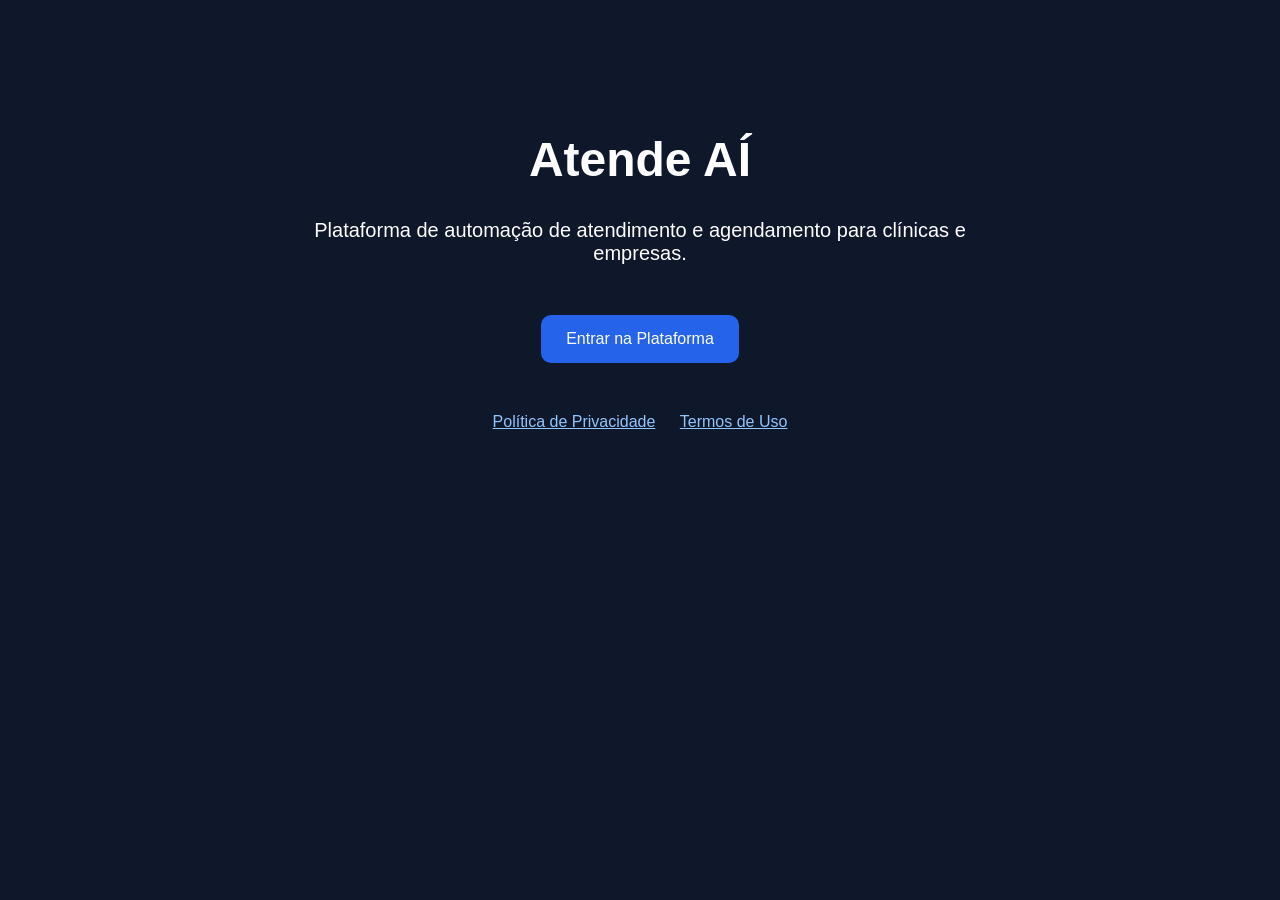
==== index.html @ 92274bda "primeira versão do site" ====
<!DOCTYPE html>
<html lang="pt">
<head>
  <meta charset="UTF-8">
  <meta name="viewport" content="width=device-width, initial-scale=1.0">
  <title>Atende AÍ</title>
  <link rel="stylesheet" href="style.css">
</head>

<body>

  <div class="container">

    <h1>Atende AÍ</h1>

    <p>
      Plataforma de automação de atendimento e agendamento para clínicas e empresas.
    </p>

    <a href="https://app.atendeai.cc" class="button">
      Entrar na Plataforma
    </a>

    <div class="links">
      <a href="privacy.html">Política de Privacidade</a>
      <a href="terms.html">Termos de Uso</a>
    </div>

  </div>

</body>
</html>
---- style.css ----
body {
  font-family: Arial;
  background: #0f172a;
  color: white;
  margin: 0;
  padding: 0;
}

.container {
  max-width: 700px;
  margin: auto;
  text-align: center;
  padding: 100px 20px;
}

h1 {
  font-size: 48px;
}

p {
  font-size: 20px;
  margin-top: 20px;
}

.button {
  display: inline-block;
  margin-top: 30px;
  background: #2563eb;
  color: white;
  padding: 15px 25px;
  text-decoration: none;
  border-radius: 10px;
}

.links {
  margin-top: 50px;
}

.links a {
  color: #93c5fd;
  margin: 0 10px;
}
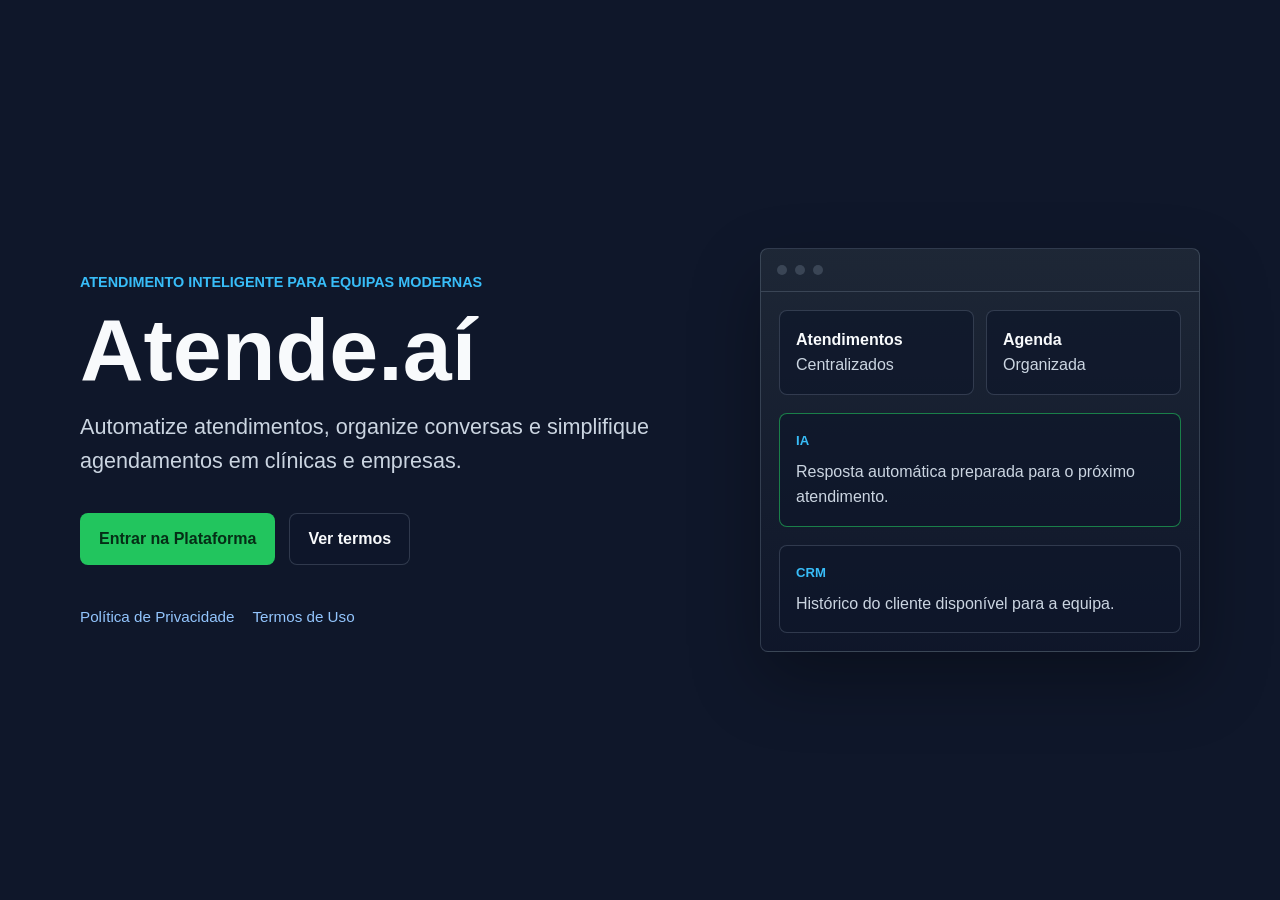
==== commit 2d754af2: "Atualiza site institucional" ====
--- a/index.html
+++ b/index.html
@@ -1,32 +1,61 @@
-<!DOCTYPE html>
-<html lang="pt">
-<head>
-  <meta charset="UTF-8">
-  <meta name="viewport" content="width=device-width, initial-scale=1.0">
-  <title>Atende AÍ</title>
-  <link rel="stylesheet" href="style.css">
-</head>
+﻿<!DOCTYPE html>
+<html lang="pt-AO">
+<head>
+  <meta charset="UTF-8">
+  <meta name="viewport" content="width=device-width, initial-scale=1.0">
+  <meta name="description" content="Atende.aí é uma plataforma de automação de atendimento, agendamento e relacionamento para clínicas e empresas.">
+  <meta name="theme-color" content="#0f172a">
+  <meta property="og:title" content="Atende.aí">
+  <meta property="og:description" content="Automação de atendimento e agendamento para clínicas e empresas.">
+  <meta property="og:type" content="website">
+  <meta property="og:url" content="https://atendeai.cc/">
+  <title>Atende.aí | Atendimento e agendamento automatizados</title>
+  <link rel="stylesheet" href="style.css">
+</head>
+<body>
+  <main class="hero" aria-labelledby="page-title">
+    <section class="hero-content">
+      <p class="eyebrow">Atendimento inteligente para equipas modernas</p>
+      <h1 id="page-title">Atende.aí</h1>
+      <p class="lead">Automatize atendimentos, organize conversas e simplifique agendamentos em clínicas e empresas.</p>
+
+      <div class="actions" aria-label="Ações principais">
+        <a href="https://app.atendeai.cc" class="button button-primary">Entrar na Plataforma</a>
+        <a href="terms.html" class="button button-secondary">Ver termos</a>
+      </div>
+
+      <nav class="legal-links" aria-label="Links legais">
+        <a href="privacy.html">Política de Privacidade</a>
+        <a href="terms.html">Termos de Uso</a>
+      </nav>
+    </section>
+
+    <section class="product-preview" aria-label="Resumo da plataforma">
+      <div class="preview-header">
+        <span></span>
+        <span></span>
+        <span></span>
+      </div>
+      <div class="metric-row">
+        <div>
+          <strong>Atendimentos</strong>
+          <span>Centralizados</span>
+        </div>
+        <div>
+          <strong>Agenda</strong>
+          <span>Organizada</span>
+        </div>
+      </div>
+      <div class="message-card active">
+        <span>IA</span>
+        <p>Resposta automática preparada para o próximo atendimento.</p>
+      </div>
+      <div class="message-card">
+        <span>CRM</span>
+        <p>Histórico do cliente disponível para a equipa.</p>
+      </div>
+    </section>
+  </main>
+</body>
+</html>
 
-<body>
-
-  <div class="container">
-
-    <h1>Atende AÍ</h1>
-
-    <p>
-      Plataforma de automação de atendimento e agendamento para clínicas e empresas.
-    </p>
-
-    <a href="https://app.atendeai.cc" class="button">
-      Entrar na Plataforma
-    </a>
-
-    <div class="links">
-      <a href="privacy.html">Política de Privacidade</a>
-      <a href="terms.html">Termos de Uso</a>
-    </div>
-
-  </div>
-
-</body>
-</html>
--- a/style.css
+++ b/style.css
@@ -1,42 +1,301 @@
-body {
-  font-family: Arial;
-  background: #0f172a;
-  color: white;
-  margin: 0;
-  padding: 0;
+﻿:root {
+  color-scheme: dark;
+  --bg: #0f172a;
+  --panel: #111827;
+  --panel-soft: #1f2937;
+  --text: #f8fafc;
+  --muted: #cbd5e1;
+  --line: rgba(148, 163, 184, 0.25);
+  --brand: #22c55e;
+  --brand-dark: #16a34a;
+  --accent: #38bdf8;
+  --focus: #facc15;
+}
+
+* {
+  box-sizing: border-box;
+}
+
+body {
+  min-height: 100vh;
+  margin: 0;
+  font-family: Arial, Helvetica, sans-serif;
+  background: var(--bg);
+  color: var(--text);
+  line-height: 1.6;
+}
+
+a {
+  color: inherit;
+}
+
+a:focus-visible,
+.button:focus-visible {
+  outline: 3px solid var(--focus);
+  outline-offset: 4px;
+}
+
+.hero {
+  width: min(1120px, calc(100% - 40px));
+  min-height: 100vh;
+  margin: 0 auto;
+  display: grid;
+  grid-template-columns: minmax(0, 1fr) minmax(320px, 440px);
+  align-items: center;
+  gap: 56px;
+  padding: 56px 0;
+}
+
+.eyebrow {
+  margin: 0 0 14px;
+  color: var(--accent);
+  font-size: 0.9rem;
+  font-weight: 700;
+  letter-spacing: 0;
+  text-transform: uppercase;
+}
+
+h1,
+h2,
+h3,
+p {
+  margin-top: 0;
+}
+
+h1 {
+  margin-bottom: 18px;
+  font-size: clamp(2.8rem, 7vw, 5.5rem);
+  line-height: 0.95;
+  letter-spacing: 0;
+}
+
+.lead {
+  max-width: 620px;
+  margin-bottom: 0;
+  color: var(--muted);
+  font-size: clamp(1.1rem, 2vw, 1.35rem);
+}
+
+.actions {
+  display: flex;
+  flex-wrap: wrap;
+  gap: 14px;
+  margin-top: 34px;
+}
+
+.button {
+  display: inline-flex;
+  min-height: 48px;
+  align-items: center;
+  justify-content: center;
+  border: 1px solid transparent;
+  border-radius: 8px;
+  padding: 12px 18px;
+  font-weight: 700;
+  text-decoration: none;
+  transition: transform 160ms ease, background 160ms ease, border-color 160ms ease;
+}
+
+.button:hover {
+  transform: translateY(-1px);
+}
+
+.button-primary {
+  background: var(--brand);
+  color: #052e16;
+}
+
+.button-primary:hover {
+  background: var(--brand-dark);
+  color: #ffffff;
+}
+
+.button-secondary {
+  border-color: var(--line);
+  background: rgba(15, 23, 42, 0.55);
+  color: var(--text);
+}
+
+.button-secondary:hover {
+  border-color: var(--accent);
+}
+
+.legal-links {
+  display: flex;
+  flex-wrap: wrap;
+  gap: 18px;
+  margin-top: 40px;
+  color: var(--muted);
+  font-size: 0.95rem;
+}
+
+.legal-links a,
+.legal-content a,
+.back-link {
+  color: #93c5fd;
+  text-decoration: none;
+}
+
+.legal-links a:hover,
+.legal-content a:hover,
+.back-link:hover {
+  text-decoration: underline;
+}
+
+.product-preview {
+  border: 1px solid var(--line);
+  border-radius: 8px;
+  background: linear-gradient(180deg, rgba(31, 41, 55, 0.92), rgba(15, 23, 42, 0.92));
+  box-shadow: 0 28px 70px rgba(0, 0, 0, 0.3);
+  overflow: hidden;
+}
+
+.preview-header {
+  display: flex;
+  gap: 8px;
+  padding: 16px;
+  border-bottom: 1px solid var(--line);
+}
+
+.preview-header span {
+  width: 10px;
+  height: 10px;
+  border-radius: 999px;
+  background: var(--line);
+}
+
+.metric-row {
+  display: grid;
+  grid-template-columns: 1fr 1fr;
+  gap: 12px;
+  padding: 18px;
+}
+
+.metric-row div,
+.message-card {
+  border: 1px solid var(--line);
+  border-radius: 8px;
+  background: rgba(15, 23, 42, 0.72);
+}
+
+.metric-row div {
+  padding: 16px;
+}
+
+.metric-row strong,
+.metric-row span,
+.message-card span,
+.message-card p {
+  display: block;
+}
+
+.metric-row span,
+.message-card p {
+  color: var(--muted);
+}
+
+.message-card {
+  margin: 0 18px 18px;
+  padding: 16px;
+}
+
+.message-card.active {
+  border-color: rgba(34, 197, 94, 0.6);
+}
+
+.message-card span {
+  margin-bottom: 8px;
+  color: var(--accent);
+  font-size: 0.82rem;
+  font-weight: 700;
+}
+
+.message-card p {
+  margin: 0;
+}
+
+.legal-page {
+  width: min(880px, calc(100% - 36px));
+  margin: 0 auto;
+  padding: 48px 0 72px;
+}
+
+.legal-header {
+  padding-bottom: 28px;
+  border-bottom: 1px solid var(--line);
+  margin-bottom: 34px;
+}
+
+.back-link {
+  display: inline-block;
+  margin-bottom: 22px;
+}
+
+.legal-header h1 {
+  margin-bottom: 10px;
+  font-size: clamp(2rem, 5vw, 3.75rem);
+  line-height: 1.05;
+}
+
+.legal-header p {
+  color: var(--muted);
+}
+
+.legal-content section {
+  padding: 24px 0;
+  border-bottom: 1px solid var(--line);
+}
+
+.legal-content h2 {
+  font-size: 1.35rem;
+  line-height: 1.3;
+}
+
+.legal-content h3 {
+  margin-bottom: 8px;
+  color: var(--accent);
+  font-size: 1rem;
+}
+
+.legal-content p,
+.legal-content li {
+  color: var(--muted);
+}
+
+.legal-content ul {
+  padding-left: 22px;
+}
+
+@media (max-width: 820px) {
+  .hero {
+    grid-template-columns: 1fr;
+    gap: 36px;
+    align-content: center;
+    padding: 38px 0;
+  }
+
+  .product-preview {
+    max-width: 520px;
+  }
+}
+
+@media (max-width: 520px) {
+  .hero,
+  .legal-page {
+    width: min(100% - 28px, 1120px);
+  }
+
+  .actions,
+  .legal-links {
+    flex-direction: column;
+    align-items: stretch;
+  }
+
+  .button {
+    width: 100%;
+  }
+
+  .metric-row {
+    grid-template-columns: 1fr;
+  }
 }
-
-.container {
-  max-width: 700px;
-  margin: auto;
-  text-align: center;
-  padding: 100px 20px;
-}
-
-h1 {
-  font-size: 48px;
-}
-
-p {
-  font-size: 20px;
-  margin-top: 20px;
-}
-
-.button {
-  display: inline-block;
-  margin-top: 30px;
-  background: #2563eb;
-  color: white;
-  padding: 15px 25px;
-  text-decoration: none;
-  border-radius: 10px;
-}
-
-.links {
-  margin-top: 50px;
-}
-
-.links a {
-  color: #93c5fd;
-  margin: 0 10px;
-}
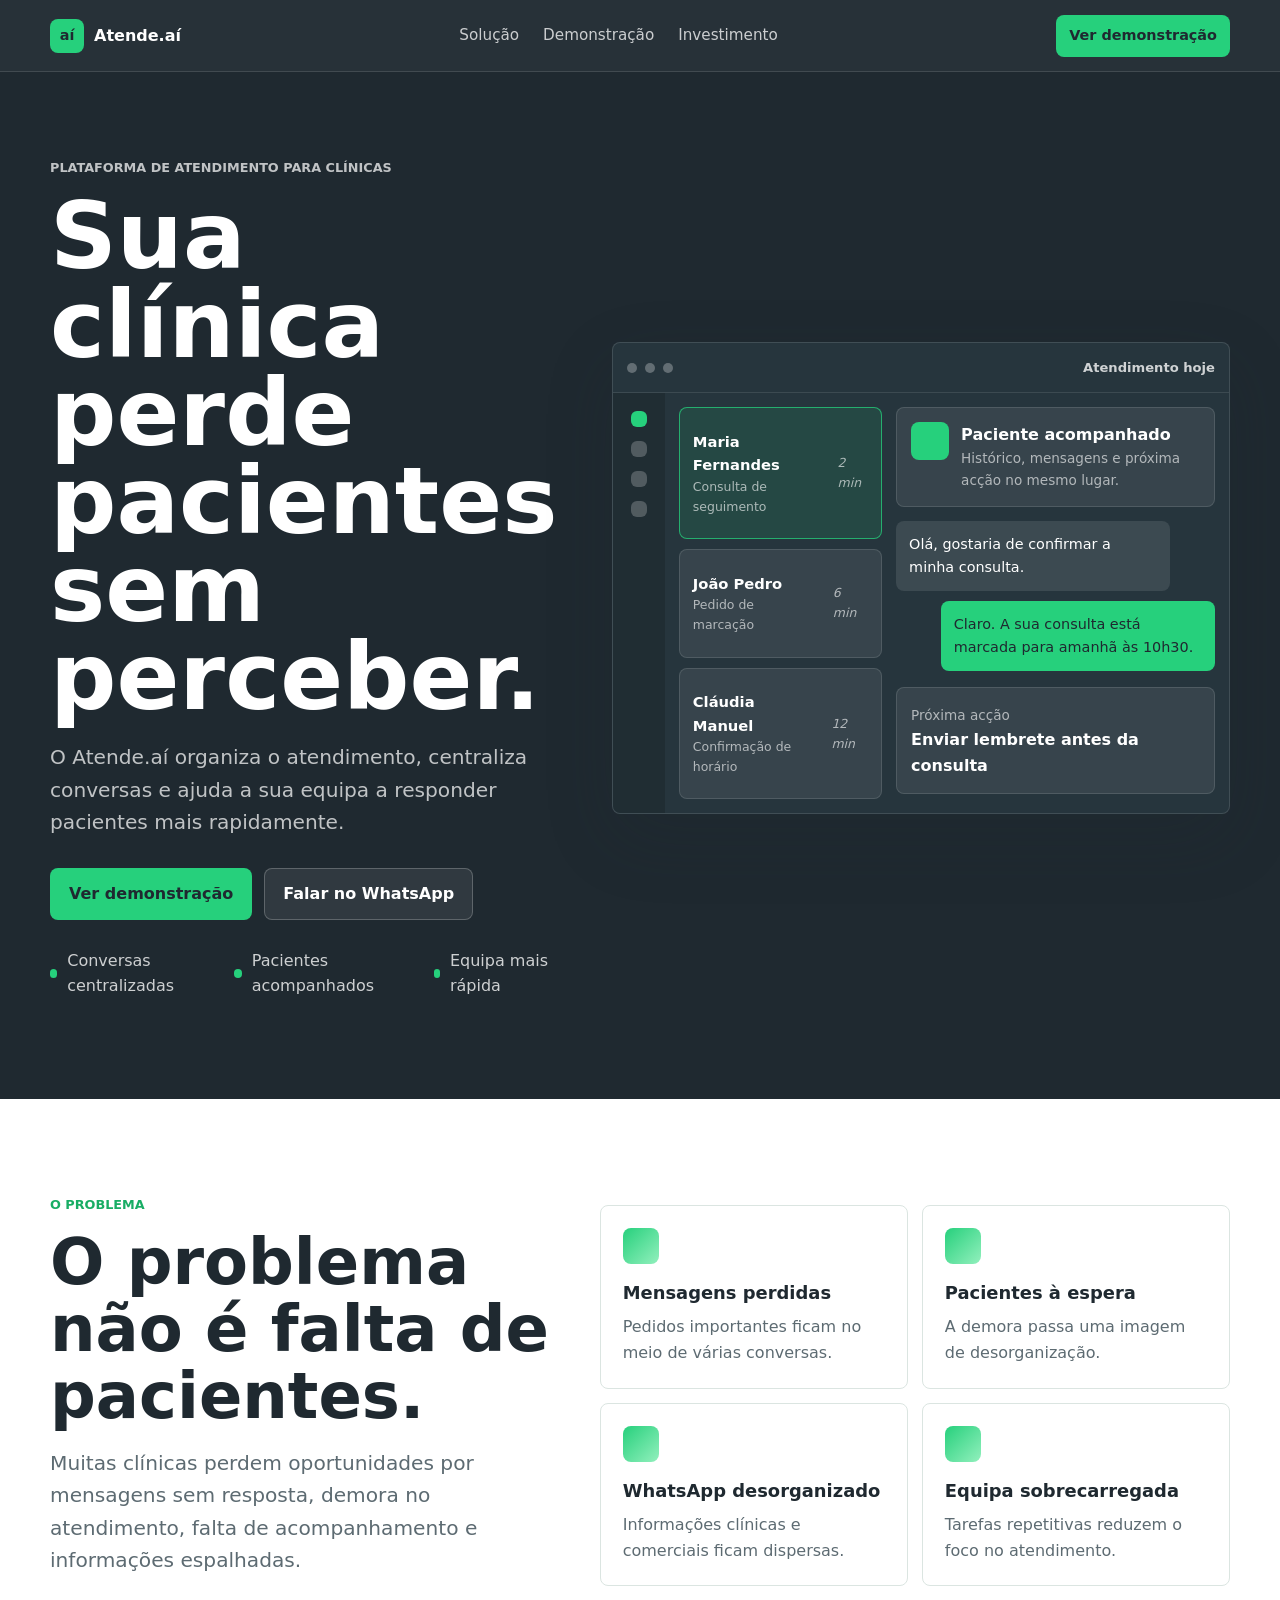
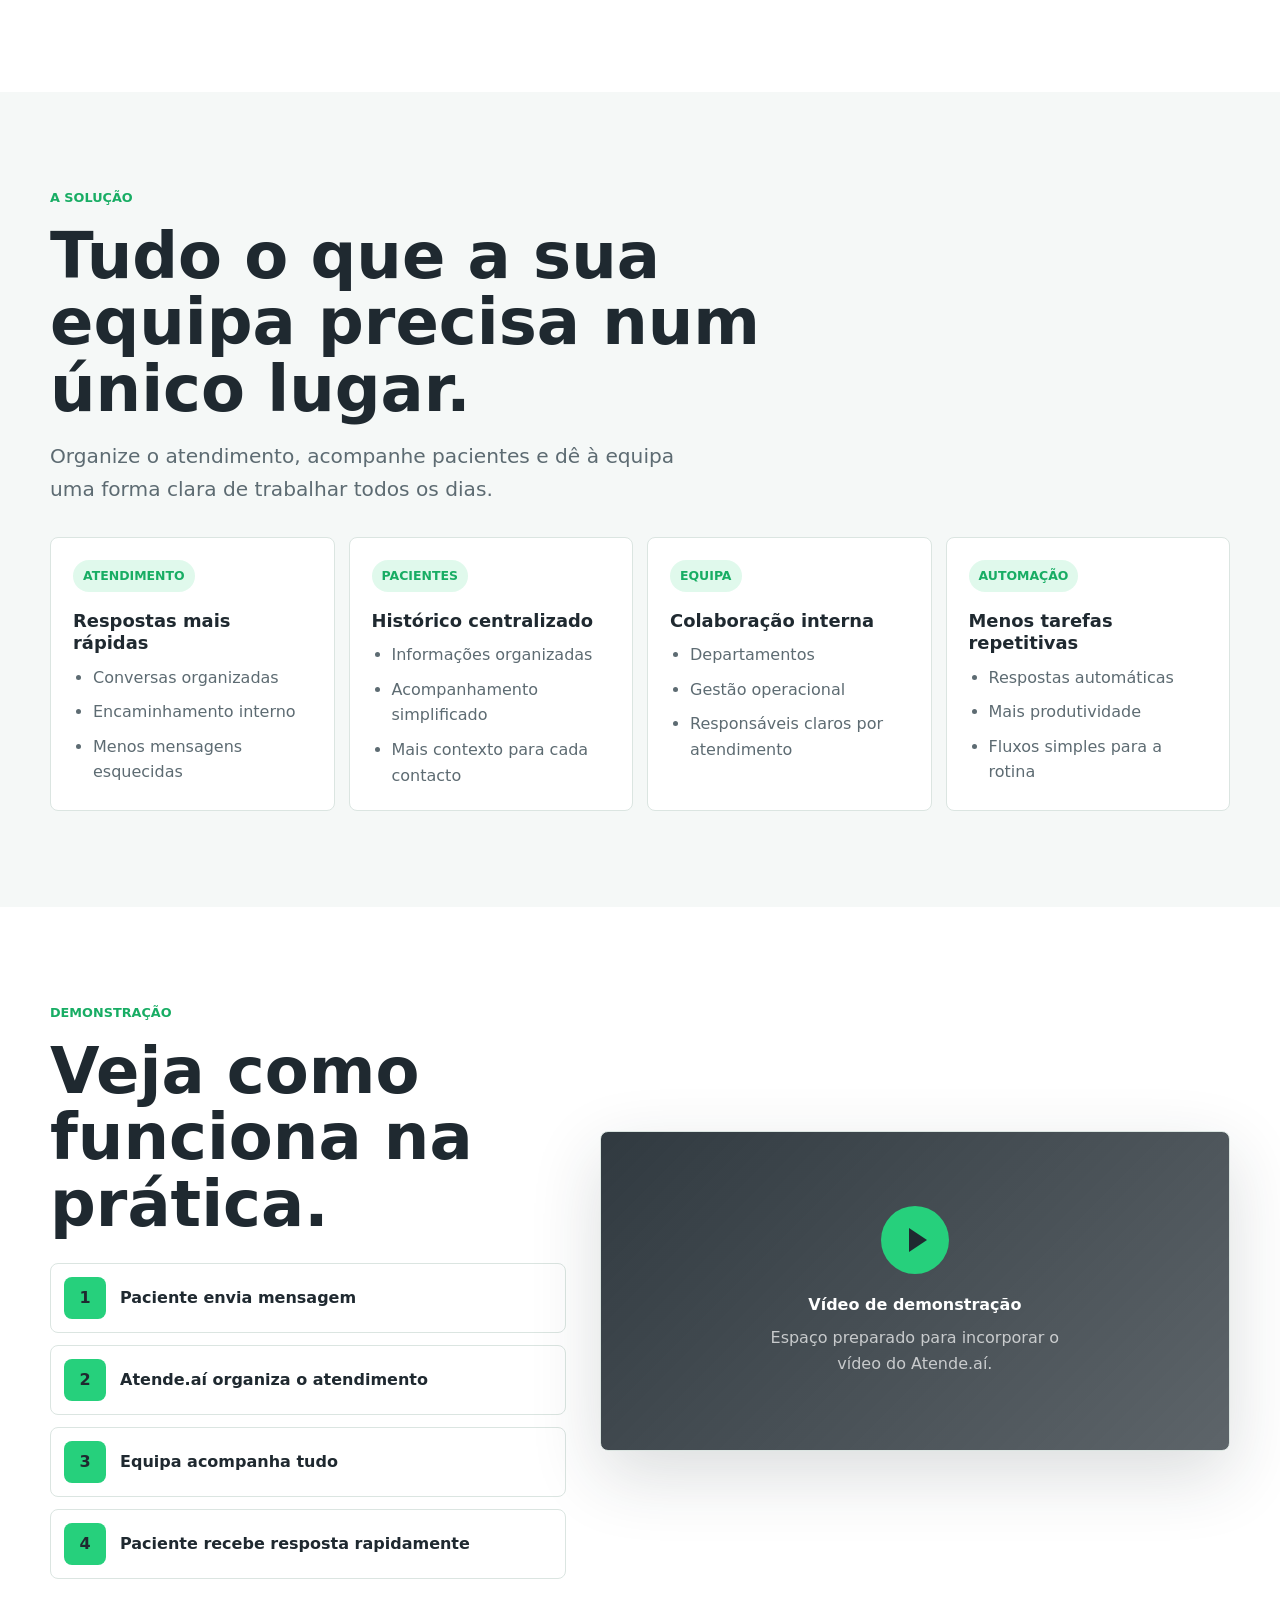
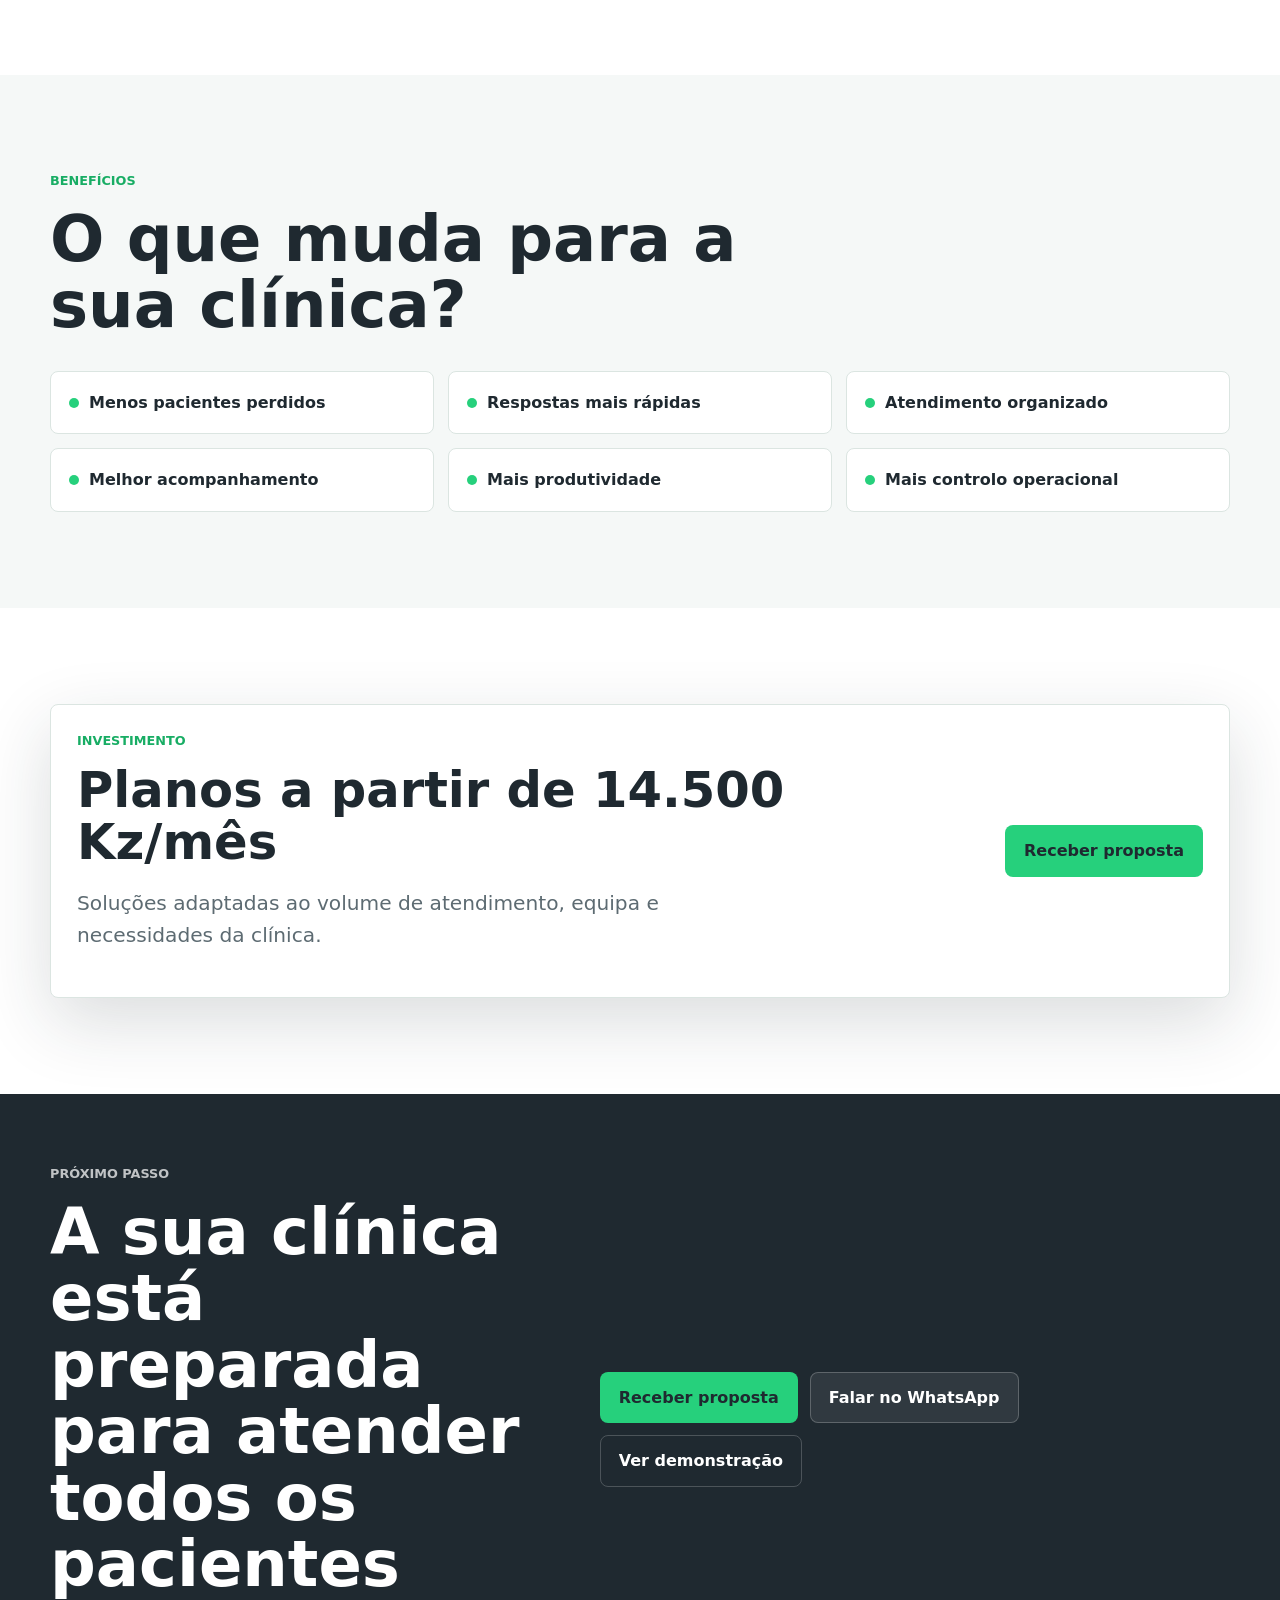
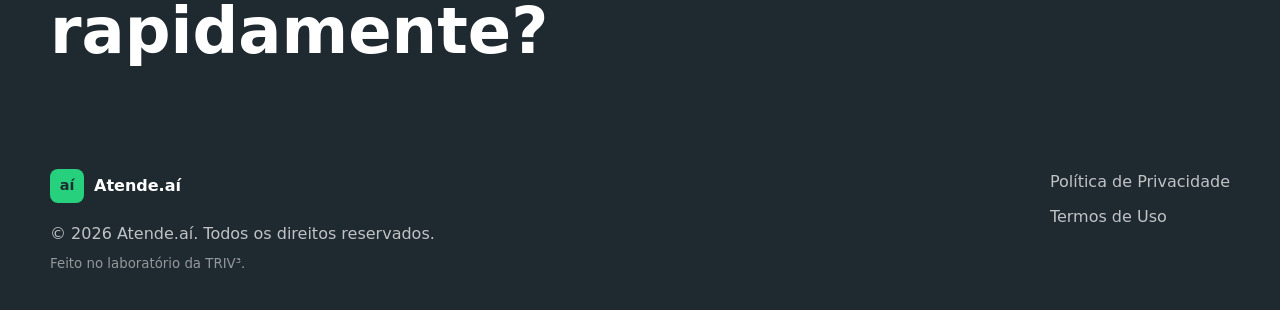
==== commit 2828d636: "Cria landing page SaaS para clínicas" ====
--- a/index.html
+++ b/index.html
@@ -1,61 +1,276 @@
-﻿<!DOCTYPE html>
+<!DOCTYPE html>
 <html lang="pt-AO">
 <head>
   <meta charset="UTF-8">
   <meta name="viewport" content="width=device-width, initial-scale=1.0">
-  <meta name="description" content="Atende.aí é uma plataforma de automação de atendimento, agendamento e relacionamento para clínicas e empresas.">
-  <meta name="theme-color" content="#0f172a">
-  <meta property="og:title" content="Atende.aí">
-  <meta property="og:description" content="Automação de atendimento e agendamento para clínicas e empresas.">
+  <meta name="description" content="Atende.aí organiza o atendimento da sua clínica, centraliza conversas e ajuda a equipa a responder pacientes mais rapidamente.">
+  <meta name="theme-color" content="#1F2930">
+  <meta property="og:title" content="Atende.aí | Atendimento organizado para clínicas">
+  <meta property="og:description" content="Centralize conversas, acompanhe pacientes e torne o atendimento da sua clínica mais rápido e organizado.">
   <meta property="og:type" content="website">
   <meta property="og:url" content="https://atendeai.cc/">
-  <title>Atende.aí | Atendimento e agendamento automatizados</title>
+  <title>Atende.aí | Atendimento organizado para clínicas</title>
   <link rel="stylesheet" href="style.css">
 </head>
 <body>
-  <main class="hero" aria-labelledby="page-title">
-    <section class="hero-content">
-      <p class="eyebrow">Atendimento inteligente para equipas modernas</p>
-      <h1 id="page-title">Atende.aí</h1>
-      <p class="lead">Automatize atendimentos, organize conversas e simplifique agendamentos em clínicas e empresas.</p>
-
-      <div class="actions" aria-label="Ações principais">
-        <a href="https://app.atendeai.cc" class="button button-primary">Entrar na Plataforma</a>
-        <a href="terms.html" class="button button-secondary">Ver termos</a>
-      </div>
-
-      <nav class="legal-links" aria-label="Links legais">
+  <header class="site-header">
+    <a class="brand" href="index.html" aria-label="Atende.aí">
+      <span class="brand-mark" aria-hidden="true">aí</span>
+      <span>Atende.aí</span>
+    </a>
+    <nav class="header-nav" aria-label="Navegação principal">
+      <a href="#solucao">Solução</a>
+      <a href="#demonstracao">Demonstração</a>
+      <a href="#investimento">Investimento</a>
+    </nav>
+    <a class="header-cta" href="#demonstracao">Ver demonstração</a>
+  </header>
+
+  <main>
+    <section class="hero section-dark" aria-labelledby="hero-title">
+      <div class="section-shell hero-grid">
+        <div class="hero-copy">
+          <p class="eyebrow">Plataforma de atendimento para clínicas</p>
+          <h1 id="hero-title">Sua clínica perde pacientes sem perceber.</h1>
+          <p class="hero-lead">O Atende.aí organiza o atendimento, centraliza conversas e ajuda a sua equipa a responder pacientes mais rapidamente.</p>
+          <div class="hero-actions" aria-label="Ações principais">
+            <a class="button button-primary" href="#demonstracao">Ver demonstração</a>
+            <a class="button button-secondary" href="https://wa.me/244000000000?text=Quero%20falar%20sobre%20o%20Atende.a%C3%AD">Falar no WhatsApp</a>
+          </div>
+          <ul class="trust-list" aria-label="Principais vantagens">
+            <li>Conversas centralizadas</li>
+            <li>Pacientes acompanhados</li>
+            <li>Equipa mais rápida</li>
+          </ul>
+        </div>
+
+        <div class="app-mockup" aria-label="Pré-visualização do sistema Atende.aí">
+          <div class="mockup-topbar">
+            <span></span>
+            <span></span>
+            <span></span>
+            <strong>Atendimento hoje</strong>
+          </div>
+          <div class="mockup-body">
+            <aside class="mockup-sidebar" aria-hidden="true">
+              <span class="sidebar-dot active"></span>
+              <span class="sidebar-dot"></span>
+              <span class="sidebar-dot"></span>
+              <span class="sidebar-dot"></span>
+            </aside>
+            <div class="mockup-panel">
+              <div class="queue-card is-active">
+                <div>
+                  <strong>Maria Fernandes</strong>
+                  <span>Consulta de seguimento</span>
+                </div>
+                <em>2 min</em>
+              </div>
+              <div class="queue-card">
+                <div>
+                  <strong>João Pedro</strong>
+                  <span>Pedido de marcação</span>
+                </div>
+                <em>6 min</em>
+              </div>
+              <div class="queue-card">
+                <div>
+                  <strong>Cláudia Manuel</strong>
+                  <span>Confirmação de horário</span>
+                </div>
+                <em>12 min</em>
+              </div>
+            </div>
+            <div class="mockup-conversation">
+              <div class="patient-status">
+                <span></span>
+                <div>
+                  <strong>Paciente acompanhado</strong>
+                  <p>Histórico, mensagens e próxima acção no mesmo lugar.</p>
+                </div>
+              </div>
+              <div class="message incoming">Olá, gostaria de confirmar a minha consulta.</div>
+              <div class="message outgoing">Claro. A sua consulta está marcada para amanhã às 10h30.</div>
+              <div class="next-step">
+                <span>Próxima acção</span>
+                <strong>Enviar lembrete antes da consulta</strong>
+              </div>
+            </div>
+          </div>
+        </div>
+      </div>
+    </section>
+
+    <section class="section section-light" aria-labelledby="problema-title">
+      <div class="section-shell split-layout">
+        <div>
+          <p class="eyebrow dark">O problema</p>
+          <h2 id="problema-title">O problema não é falta de pacientes.</h2>
+          <p class="section-lead">Muitas clínicas perdem oportunidades por mensagens sem resposta, demora no atendimento, falta de acompanhamento e informações espalhadas.</p>
+        </div>
+        <div class="problem-grid" aria-label="Problemas comuns em clínicas">
+          <article class="problem-card">
+            <span class="card-icon" aria-hidden="true"></span>
+            <h3>Mensagens perdidas</h3>
+            <p>Pedidos importantes ficam no meio de várias conversas.</p>
+          </article>
+          <article class="problem-card">
+            <span class="card-icon" aria-hidden="true"></span>
+            <h3>Pacientes à espera</h3>
+            <p>A demora passa uma imagem de desorganização.</p>
+          </article>
+          <article class="problem-card">
+            <span class="card-icon" aria-hidden="true"></span>
+            <h3>WhatsApp desorganizado</h3>
+            <p>Informações clínicas e comerciais ficam dispersas.</p>
+          </article>
+          <article class="problem-card">
+            <span class="card-icon" aria-hidden="true"></span>
+            <h3>Equipa sobrecarregada</h3>
+            <p>Tarefas repetitivas reduzem o foco no atendimento.</p>
+          </article>
+        </div>
+      </div>
+    </section>
+
+    <section class="section section-muted" id="solucao" aria-labelledby="solucao-title">
+      <div class="section-shell">
+        <div class="section-heading">
+          <p class="eyebrow dark">A solução</p>
+          <h2 id="solucao-title">Tudo o que a sua equipa precisa num único lugar.</h2>
+          <p class="section-lead">Organize o atendimento, acompanhe pacientes e dê à equipa uma forma clara de trabalhar todos os dias.</p>
+        </div>
+        <div class="pillars-grid">
+          <article class="pillar-card">
+            <span class="pillar-label">Atendimento</span>
+            <h3>Respostas mais rápidas</h3>
+            <ul>
+              <li>Conversas organizadas</li>
+              <li>Encaminhamento interno</li>
+              <li>Menos mensagens esquecidas</li>
+            </ul>
+          </article>
+          <article class="pillar-card">
+            <span class="pillar-label">Pacientes</span>
+            <h3>Histórico centralizado</h3>
+            <ul>
+              <li>Informações organizadas</li>
+              <li>Acompanhamento simplificado</li>
+              <li>Mais contexto para cada contacto</li>
+            </ul>
+          </article>
+          <article class="pillar-card">
+            <span class="pillar-label">Equipa</span>
+            <h3>Colaboração interna</h3>
+            <ul>
+              <li>Departamentos</li>
+              <li>Gestão operacional</li>
+              <li>Responsáveis claros por atendimento</li>
+            </ul>
+          </article>
+          <article class="pillar-card">
+            <span class="pillar-label">Automação</span>
+            <h3>Menos tarefas repetitivas</h3>
+            <ul>
+              <li>Respostas automáticas</li>
+              <li>Mais produtividade</li>
+              <li>Fluxos simples para a rotina</li>
+            </ul>
+          </article>
+        </div>
+      </div>
+    </section>
+
+    <section class="section section-light" id="demonstracao" aria-labelledby="demo-title">
+      <div class="section-shell demo-grid">
+        <div>
+          <p class="eyebrow dark">Demonstração</p>
+          <h2 id="demo-title">Veja como funciona na prática.</h2>
+          <div class="flow-list" aria-label="Fluxo de atendimento">
+            <div class="flow-step">
+              <span>1</span>
+              <p>Paciente envia mensagem</p>
+            </div>
+            <div class="flow-step">
+              <span>2</span>
+              <p>Atende.aí organiza o atendimento</p>
+            </div>
+            <div class="flow-step">
+              <span>3</span>
+              <p>Equipa acompanha tudo</p>
+            </div>
+            <div class="flow-step">
+              <span>4</span>
+              <p>Paciente recebe resposta rapidamente</p>
+            </div>
+          </div>
+        </div>
+        <div class="video-placeholder" aria-label="Espaço para vídeo de demonstração">
+          <div class="play-button" aria-hidden="true"></div>
+          <strong>Vídeo de demonstração</strong>
+          <p>Espaço preparado para incorporar o vídeo do Atende.aí.</p>
+        </div>
+      </div>
+    </section>
+
+    <section class="section section-muted" aria-labelledby="beneficios-title">
+      <div class="section-shell">
+        <div class="section-heading">
+          <p class="eyebrow dark">Benefícios</p>
+          <h2 id="beneficios-title">O que muda para a sua clínica?</h2>
+        </div>
+        <div class="benefits-grid">
+          <div class="benefit-item">Menos pacientes perdidos</div>
+          <div class="benefit-item">Respostas mais rápidas</div>
+          <div class="benefit-item">Atendimento organizado</div>
+          <div class="benefit-item">Melhor acompanhamento</div>
+          <div class="benefit-item">Mais produtividade</div>
+          <div class="benefit-item">Mais controlo operacional</div>
+        </div>
+      </div>
+    </section>
+
+    <section class="section section-light" id="investimento" aria-labelledby="investimento-title">
+      <div class="section-shell investment-card">
+        <div>
+          <p class="eyebrow dark">Investimento</p>
+          <h2 id="investimento-title">Planos a partir de 14.500 Kz/mês</h2>
+          <p class="section-lead">Soluções adaptadas ao volume de atendimento, equipa e necessidades da clínica.</p>
+        </div>
+        <a class="button button-primary" href="https://wa.me/244000000000?text=Quero%20receber%20uma%20proposta%20do%20Atende.a%C3%AD">Receber proposta</a>
+      </div>
+    </section>
+
+    <section class="final-cta section-dark" aria-labelledby="final-title">
+      <div class="section-shell final-cta-grid">
+        <div>
+          <p class="eyebrow">Próximo passo</p>
+          <h2 id="final-title">A sua clínica está preparada para atender todos os pacientes rapidamente?</h2>
+        </div>
+        <div class="final-actions">
+          <a class="button button-primary" href="https://wa.me/244000000000?text=Quero%20receber%20uma%20proposta%20do%20Atende.a%C3%AD">Receber proposta</a>
+          <a class="button button-secondary" href="https://wa.me/244000000000?text=Quero%20falar%20sobre%20o%20Atende.a%C3%AD">Falar no WhatsApp</a>
+          <a class="button button-ghost" href="#demonstracao">Ver demonstração</a>
+        </div>
+      </div>
+    </section>
+  </main>
+
+  <footer class="site-footer">
+    <div class="section-shell footer-grid">
+      <div>
+        <a class="brand" href="index.html" aria-label="Atende.aí">
+          <span class="brand-mark" aria-hidden="true">aí</span>
+          <span>Atende.aí</span>
+        </a>
+        <p>© 2026 Atende.aí. Todos os direitos reservados.</p>
+        <small>Feito no laboratório da TRIV³.</small>
+      </div>
+      <nav class="footer-links" aria-label="Links legais">
         <a href="privacy.html">Política de Privacidade</a>
         <a href="terms.html">Termos de Uso</a>
       </nav>
-    </section>
-
-    <section class="product-preview" aria-label="Resumo da plataforma">
-      <div class="preview-header">
-        <span></span>
-        <span></span>
-        <span></span>
-      </div>
-      <div class="metric-row">
-        <div>
-          <strong>Atendimentos</strong>
-          <span>Centralizados</span>
-        </div>
-        <div>
-          <strong>Agenda</strong>
-          <span>Organizada</span>
-        </div>
-      </div>
-      <div class="message-card active">
-        <span>IA</span>
-        <p>Resposta automática preparada para o próximo atendimento.</p>
-      </div>
-      <div class="message-card">
-        <span>CRM</span>
-        <p>Histórico do cliente disponível para a equipa.</p>
-      </div>
-    </section>
-  </main>
+    </div>
+  </footer>
 </body>
-</html>
-
+</html>
--- a/style.css
+++ b/style.css
@@ -1,28 +1,35 @@
-﻿:root {
-  color-scheme: dark;
-  --bg: #0f172a;
-  --panel: #111827;
-  --panel-soft: #1f2937;
-  --text: #f8fafc;
-  --muted: #cbd5e1;
-  --line: rgba(148, 163, 184, 0.25);
-  --brand: #22c55e;
-  --brand-dark: #16a34a;
-  --accent: #38bdf8;
-  --focus: #facc15;
+:root {
+  color-scheme: light;
+  --ink: #1f2930;
+  --ink-soft: #33424a;
+  --mint: #26d07c;
+  --mint-dark: #18ad64;
+  --white: #ffffff;
+  --paper: #f5f8f7;
+  --paper-strong: #eef4f1;
+  --muted: #5d6b72;
+  --line: #dbe5e1;
+  --shadow: 0 24px 70px rgba(31, 41, 48, 0.16);
+  --radius: 8px;
+  --focus: #f0c94a;
 }
 
 * {
   box-sizing: border-box;
+}
+
+html {
+  scroll-behavior: smooth;
 }
 
 body {
   min-height: 100vh;
   margin: 0;
-  font-family: Arial, Helvetica, sans-serif;
-  background: var(--bg);
-  color: var(--text);
+  font-family: Inter, ui-sans-serif, system-ui, -apple-system, BlinkMacSystemFont, "Segoe UI", Arial, sans-serif;
+  background: var(--white);
+  color: var(--ink);
   line-height: 1.6;
+  text-rendering: optimizeLegibility;
 }
 
 a {
@@ -30,29 +37,14 @@
 }
 
 a:focus-visible,
-.button:focus-visible {
+button:focus-visible {
   outline: 3px solid var(--focus);
   outline-offset: 4px;
 }
 
-.hero {
-  width: min(1120px, calc(100% - 40px));
-  min-height: 100vh;
-  margin: 0 auto;
-  display: grid;
-  grid-template-columns: minmax(0, 1fr) minmax(320px, 440px);
-  align-items: center;
-  gap: 56px;
-  padding: 56px 0;
-}
-
-.eyebrow {
-  margin: 0 0 14px;
-  color: var(--accent);
-  font-size: 0.9rem;
-  font-weight: 700;
-  letter-spacing: 0;
-  text-transform: uppercase;
+img,
+svg {
+  max-width: 100%;
 }
 
 h1,
@@ -62,62 +54,608 @@
   margin-top: 0;
 }
 
+h1,
+h2,
+h3 {
+  letter-spacing: 0;
+}
+
 h1 {
+  margin-bottom: 20px;
+  font-size: clamp(2.65rem, 11vw, 5.8rem);
+  line-height: 0.95;
+}
+
+h2 {
   margin-bottom: 18px;
-  font-size: clamp(2.8rem, 7vw, 5.5rem);
-  line-height: 0.95;
+  font-size: clamp(2rem, 6.8vw, 4rem);
+  line-height: 1.04;
+}
+
+h3 {
+  margin-bottom: 10px;
+  font-size: 1.12rem;
+  line-height: 1.25;
+}
+
+p {
+  color: var(--muted);
+}
+
+.site-header {
+  position: sticky;
+  top: 0;
+  z-index: 20;
+  display: flex;
+  min-height: 72px;
+  align-items: center;
+  justify-content: space-between;
+  gap: 18px;
+  padding: 14px max(18px, calc((100vw - 1180px) / 2));
+  border-bottom: 1px solid rgba(255, 255, 255, 0.12);
+  background: rgba(31, 41, 48, 0.96);
+  color: var(--white);
+  backdrop-filter: blur(14px);
+}
+
+.brand {
+  display: inline-flex;
+  align-items: center;
+  gap: 10px;
+  color: inherit;
+  font-size: 1rem;
+  font-weight: 800;
+  text-decoration: none;
+  white-space: nowrap;
+}
+
+.brand-mark {
+  display: inline-flex;
+  width: 34px;
+  height: 34px;
+  align-items: center;
+  justify-content: center;
+  border-radius: var(--radius);
+  background: var(--mint);
+  color: var(--ink);
+  font-size: 0.9rem;
+  font-weight: 900;
+}
+
+.header-nav {
+  display: none;
+  align-items: center;
+  gap: 24px;
+  color: rgba(255, 255, 255, 0.76);
+  font-size: 0.95rem;
+}
+
+.header-nav a,
+.header-cta,
+.footer-links a,
+.legal-links a,
+.legal-content a,
+.back-link {
+  text-decoration: none;
+}
+
+.header-nav a:hover,
+.footer-links a:hover,
+.legal-links a:hover,
+.legal-content a:hover,
+.back-link:hover {
+  color: var(--mint);
+}
+
+.header-cta {
+  display: inline-flex;
+  min-height: 42px;
+  align-items: center;
+  justify-content: center;
+  border-radius: var(--radius);
+  background: var(--mint);
+  color: var(--ink);
+  padding: 9px 13px;
+  font-size: 0.9rem;
+  font-weight: 800;
+}
+
+.section-shell {
+  width: min(1180px, calc(100% - 36px));
+  margin: 0 auto;
+}
+
+.section-dark {
+  background: var(--ink);
+  color: var(--white);
+}
+
+.section-dark p {
+  color: rgba(255, 255, 255, 0.72);
+}
+
+.section-light {
+  background: var(--white);
+}
+
+.section-muted {
+  background: var(--paper);
+}
+
+.section {
+  padding: 72px 0;
+}
+
+.hero {
+  padding: 64px 0 76px;
+}
+
+.hero-grid {
+  display: grid;
+  gap: 42px;
+  align-items: center;
+}
+
+.eyebrow {
+  margin-bottom: 14px;
+  color: var(--mint);
+  font-size: 0.8rem;
+  font-weight: 900;
   letter-spacing: 0;
-}
-
-.lead {
-  max-width: 620px;
+  text-transform: uppercase;
+}
+
+.eyebrow.dark {
+  color: var(--mint-dark);
+}
+
+.hero-lead,
+.section-lead {
+  max-width: 660px;
+  font-size: clamp(1.05rem, 2.4vw, 1.26rem);
+}
+
+.hero-actions,
+.final-actions {
+  display: flex;
+  flex-direction: column;
+  gap: 12px;
+  margin-top: 30px;
+}
+
+.button {
+  display: inline-flex;
+  min-height: 50px;
+  align-items: center;
+  justify-content: center;
+  border: 1px solid transparent;
+  border-radius: var(--radius);
+  padding: 12px 18px;
+  font-weight: 850;
+  text-align: center;
+  text-decoration: none;
+  transition: background 160ms ease, border-color 160ms ease, color 160ms ease, transform 160ms ease;
+}
+
+.button:hover {
+  transform: translateY(-1px);
+}
+
+.button-primary {
+  background: var(--mint);
+  color: var(--ink);
+}
+
+.button-primary:hover {
+  background: var(--mint-dark);
+  color: var(--white);
+}
+
+.button-secondary {
+  border-color: rgba(255, 255, 255, 0.22);
+  background: rgba(255, 255, 255, 0.08);
+  color: var(--white);
+}
+
+.button-secondary:hover {
+  border-color: var(--mint);
+}
+
+.button-ghost {
+  border-color: rgba(255, 255, 255, 0.2);
+  color: var(--white);
+}
+
+.trust-list {
+  display: grid;
+  gap: 10px;
+  margin: 28px 0 0;
+  padding: 0;
+  color: rgba(255, 255, 255, 0.78);
+  list-style: none;
+}
+
+.trust-list li {
+  display: flex;
+  align-items: center;
+  gap: 10px;
+}
+
+.trust-list li::before {
+  content: "";
+  width: 9px;
+  height: 9px;
+  border-radius: 999px;
+  background: var(--mint);
+}
+
+.app-mockup {
+  border: 1px solid rgba(255, 255, 255, 0.12);
+  border-radius: var(--radius);
+  background: #26353d;
+  box-shadow: var(--shadow);
+  overflow: hidden;
+}
+
+.mockup-topbar {
+  display: flex;
+  align-items: center;
+  gap: 8px;
+  padding: 14px;
+  border-bottom: 1px solid rgba(255, 255, 255, 0.1);
+}
+
+.mockup-topbar span {
+  width: 10px;
+  height: 10px;
+  border-radius: 999px;
+  background: rgba(255, 255, 255, 0.28);
+}
+
+.mockup-topbar strong {
+  margin-left: auto;
+  color: rgba(255, 255, 255, 0.78);
+  font-size: 0.82rem;
+}
+
+.mockup-body {
+  display: grid;
+  grid-template-columns: 44px 1fr;
+  min-height: 420px;
+}
+
+.mockup-sidebar {
+  display: flex;
+  flex-direction: column;
+  align-items: center;
+  gap: 14px;
+  padding: 18px 10px;
+  background: rgba(0, 0, 0, 0.16);
+}
+
+.sidebar-dot {
+  width: 16px;
+  height: 16px;
+  border-radius: 6px;
+  background: rgba(255, 255, 255, 0.22);
+}
+
+.sidebar-dot.active {
+  background: var(--mint);
+}
+
+.mockup-panel {
+  display: grid;
+  gap: 10px;
+  padding: 14px;
+}
+
+.queue-card,
+.patient-status,
+.next-step {
+  border: 1px solid rgba(255, 255, 255, 0.12);
+  border-radius: var(--radius);
+  background: rgba(255, 255, 255, 0.08);
+}
+
+.queue-card {
+  display: flex;
+  align-items: center;
+  justify-content: space-between;
+  gap: 14px;
+  padding: 13px;
+}
+
+.queue-card strong,
+.queue-card span,
+.queue-card em {
+  display: block;
+}
+
+.queue-card strong {
+  color: var(--white);
+  font-size: 0.92rem;
+}
+
+.queue-card span,
+.queue-card em {
+  color: rgba(255, 255, 255, 0.62);
+  font-size: 0.78rem;
+}
+
+.queue-card.is-active {
+  border-color: rgba(38, 208, 124, 0.75);
+  background: rgba(38, 208, 124, 0.12);
+}
+
+.mockup-conversation {
+  display: none;
+  padding: 14px 14px 18px 0;
+}
+
+.patient-status {
+  display: flex;
+  gap: 12px;
+  margin-bottom: 14px;
+  padding: 14px;
+}
+
+.patient-status > span {
+  flex: 0 0 38px;
+  width: 38px;
+  height: 38px;
+  border-radius: var(--radius);
+  background: var(--mint);
+}
+
+.patient-status strong,
+.next-step strong {
+  display: block;
+  color: var(--white);
+}
+
+.patient-status p,
+.next-step span {
+  margin: 0;
+  color: rgba(255, 255, 255, 0.62);
+  font-size: 0.85rem;
+}
+
+.message {
+  width: fit-content;
+  max-width: 86%;
+  margin-bottom: 10px;
+  border-radius: var(--radius);
+  padding: 12px 13px;
+  color: var(--white);
+  font-size: 0.9rem;
+}
+
+.message.incoming {
+  background: rgba(255, 255, 255, 0.1);
+}
+
+.message.outgoing {
+  margin-left: auto;
+  background: var(--mint);
+  color: var(--ink);
+}
+
+.next-step {
+  margin-top: 16px;
+  padding: 14px;
+}
+
+.split-layout,
+.demo-grid,
+.final-cta-grid,
+.footer-grid {
+  display: grid;
+  gap: 34px;
+}
+
+.problem-grid,
+.pillars-grid,
+.benefits-grid {
+  display: grid;
+  gap: 14px;
+}
+
+.problem-card,
+.pillar-card,
+.benefit-item,
+.investment-card {
+  border: 1px solid var(--line);
+  border-radius: var(--radius);
+  background: var(--white);
+}
+
+.problem-card,
+.pillar-card {
+  padding: 22px;
+}
+
+.problem-card p,
+.pillar-card li {
   margin-bottom: 0;
   color: var(--muted);
-  font-size: clamp(1.1rem, 2vw, 1.35rem);
-}
-
-.actions {
-  display: flex;
-  flex-wrap: wrap;
+}
+
+.card-icon {
+  display: block;
+  width: 36px;
+  height: 36px;
+  margin-bottom: 18px;
+  border-radius: var(--radius);
+  background: linear-gradient(135deg, var(--mint), #92f0bd);
+}
+
+.section-heading {
+  max-width: 760px;
+  margin-bottom: 32px;
+}
+
+.pillar-card {
+  background: var(--white);
+}
+
+.pillar-label {
+  display: inline-flex;
+  margin-bottom: 18px;
+  border-radius: 999px;
+  background: rgba(38, 208, 124, 0.14);
+  color: var(--mint-dark);
+  padding: 6px 10px;
+  font-size: 0.78rem;
+  font-weight: 900;
+  text-transform: uppercase;
+}
+
+.pillar-card ul {
+  display: grid;
+  gap: 9px;
+  margin: 0;
+  padding-left: 20px;
+}
+
+.flow-list {
+  display: grid;
+  gap: 12px;
+  margin-top: 26px;
+}
+
+.flow-step {
+  display: grid;
+  grid-template-columns: 42px 1fr;
+  align-items: center;
   gap: 14px;
-  margin-top: 34px;
-}
-
-.button {
+  border: 1px solid var(--line);
+  border-radius: var(--radius);
+  padding: 13px;
+  background: var(--white);
+}
+
+.flow-step span {
   display: inline-flex;
-  min-height: 48px;
+  width: 42px;
+  height: 42px;
   align-items: center;
   justify-content: center;
-  border: 1px solid transparent;
-  border-radius: 8px;
-  padding: 12px 18px;
-  font-weight: 700;
-  text-decoration: none;
-  transition: transform 160ms ease, background 160ms ease, border-color 160ms ease;
-}
-
-.button:hover {
-  transform: translateY(-1px);
-}
-
-.button-primary {
-  background: var(--brand);
-  color: #052e16;
-}
-
-.button-primary:hover {
-  background: var(--brand-dark);
-  color: #ffffff;
-}
-
-.button-secondary {
-  border-color: var(--line);
-  background: rgba(15, 23, 42, 0.55);
-  color: var(--text);
-}
-
-.button-secondary:hover {
-  border-color: var(--accent);
+  border-radius: var(--radius);
+  background: var(--mint);
+  color: var(--ink);
+  font-weight: 900;
+}
+
+.flow-step p {
+  margin: 0;
+  color: var(--ink);
+  font-weight: 750;
+}
+
+.video-placeholder {
+  display: grid;
+  min-height: 320px;
+  place-items: center;
+  align-content: center;
+  border: 1px solid var(--line);
+  border-radius: var(--radius);
+  background:
+    linear-gradient(135deg, rgba(31, 41, 48, 0.92), rgba(31, 41, 48, 0.72)),
+    repeating-linear-gradient(45deg, rgba(255, 255, 255, 0.06) 0 1px, transparent 1px 18px);
+  box-shadow: var(--shadow);
+  color: var(--white);
+  text-align: center;
+  padding: 26px;
+}
+
+.video-placeholder p {
+  max-width: 320px;
+  margin: 8px auto 0;
+  color: rgba(255, 255, 255, 0.7);
+}
+
+.play-button {
+  width: 68px;
+  height: 68px;
+  margin-bottom: 18px;
+  border-radius: 999px;
+  background: var(--mint);
+  position: relative;
+}
+
+.play-button::after {
+  content: "";
+  position: absolute;
+  top: 22px;
+  left: 28px;
+  width: 0;
+  height: 0;
+  border-top: 12px solid transparent;
+  border-bottom: 12px solid transparent;
+  border-left: 18px solid var(--ink);
+}
+
+.benefits-grid {
+  grid-template-columns: 1fr;
+}
+
+.benefit-item {
+  padding: 18px;
+  color: var(--ink);
+  font-weight: 800;
+}
+
+.benefit-item::before {
+  content: "";
+  display: inline-block;
+  width: 10px;
+  height: 10px;
+  margin-right: 10px;
+  border-radius: 999px;
+  background: var(--mint);
+}
+
+.investment-card {
+  display: grid;
+  gap: 22px;
+  align-items: center;
+  padding: 26px;
+  box-shadow: var(--shadow);
+}
+
+.investment-card h2 {
+  font-size: clamp(2rem, 6vw, 3.1rem);
+}
+
+.final-cta {
+  padding: 70px 0;
+}
+
+.final-cta h2 {
+  margin-bottom: 0;
+}
+
+.site-footer {
+  padding: 34px 0;
+  background: var(--ink);
+  color: var(--white);
+}
+
+.site-footer p {
+  margin: 18px 0 4px;
+  color: rgba(255, 255, 255, 0.72);
+}
+
+.site-footer small {
+  color: rgba(255, 255, 255, 0.52);
+}
+
+.footer-links {
+  display: grid;
+  gap: 10px;
+  align-content: start;
+  color: rgba(255, 255, 255, 0.72);
 }
 
 .legal-links {
@@ -129,89 +667,9 @@
   font-size: 0.95rem;
 }
 
-.legal-links a,
 .legal-content a,
 .back-link {
-  color: #93c5fd;
-  text-decoration: none;
-}
-
-.legal-links a:hover,
-.legal-content a:hover,
-.back-link:hover {
-  text-decoration: underline;
-}
-
-.product-preview {
-  border: 1px solid var(--line);
-  border-radius: 8px;
-  background: linear-gradient(180deg, rgba(31, 41, 55, 0.92), rgba(15, 23, 42, 0.92));
-  box-shadow: 0 28px 70px rgba(0, 0, 0, 0.3);
-  overflow: hidden;
-}
-
-.preview-header {
-  display: flex;
-  gap: 8px;
-  padding: 16px;
-  border-bottom: 1px solid var(--line);
-}
-
-.preview-header span {
-  width: 10px;
-  height: 10px;
-  border-radius: 999px;
-  background: var(--line);
-}
-
-.metric-row {
-  display: grid;
-  grid-template-columns: 1fr 1fr;
-  gap: 12px;
-  padding: 18px;
-}
-
-.metric-row div,
-.message-card {
-  border: 1px solid var(--line);
-  border-radius: 8px;
-  background: rgba(15, 23, 42, 0.72);
-}
-
-.metric-row div {
-  padding: 16px;
-}
-
-.metric-row strong,
-.metric-row span,
-.message-card span,
-.message-card p {
-  display: block;
-}
-
-.metric-row span,
-.message-card p {
-  color: var(--muted);
-}
-
-.message-card {
-  margin: 0 18px 18px;
-  padding: 16px;
-}
-
-.message-card.active {
-  border-color: rgba(34, 197, 94, 0.6);
-}
-
-.message-card span {
-  margin-bottom: 8px;
-  color: var(--accent);
-  font-size: 0.82rem;
-  font-weight: 700;
-}
-
-.message-card p {
-  margin: 0;
+  color: var(--mint-dark);
 }
 
 .legal-page {
@@ -229,6 +687,7 @@
 .back-link {
   display: inline-block;
   margin-bottom: 22px;
+  font-weight: 800;
 }
 
 .legal-header h1 {
@@ -237,7 +696,9 @@
   line-height: 1.05;
 }
 
-.legal-header p {
+.legal-header p,
+.legal-content p,
+.legal-content li {
   color: var(--muted);
 }
 
@@ -253,49 +714,103 @@
 
 .legal-content h3 {
   margin-bottom: 8px;
-  color: var(--accent);
+  color: var(--mint-dark);
   font-size: 1rem;
-}
-
-.legal-content p,
-.legal-content li {
-  color: var(--muted);
 }
 
 .legal-content ul {
   padding-left: 22px;
 }
 
-@media (max-width: 820px) {
+@media (min-width: 560px) {
+  .hero-actions,
+  .final-actions {
+    flex-direction: row;
+    flex-wrap: wrap;
+  }
+
+  .button {
+    width: auto;
+  }
+
+  .trust-list {
+    grid-template-columns: repeat(3, auto);
+  }
+
+  .benefits-grid,
+  .problem-grid {
+    grid-template-columns: repeat(2, 1fr);
+  }
+}
+
+@media (min-width: 760px) {
+  .header-nav {
+    display: flex;
+  }
+
+  .mockup-body {
+    grid-template-columns: 52px 0.82fr 1.18fr;
+  }
+
+  .mockup-conversation {
+    display: block;
+  }
+
+  .pillars-grid {
+    grid-template-columns: repeat(2, 1fr);
+  }
+
+  .investment-card,
+  .footer-grid {
+    grid-template-columns: 1fr auto;
+  }
+}
+
+@media (min-width: 960px) {
+  .section {
+    padding: 96px 0;
+  }
+
   .hero {
-    grid-template-columns: 1fr;
-    gap: 36px;
-    align-content: center;
-    padding: 38px 0;
-  }
-
-  .product-preview {
-    max-width: 520px;
-  }
-}
-
-@media (max-width: 520px) {
-  .hero,
-  .legal-page {
-    width: min(100% - 28px, 1120px);
-  }
-
-  .actions,
-  .legal-links {
-    flex-direction: column;
-    align-items: stretch;
-  }
-
-  .button {
-    width: 100%;
-  }
-
-  .metric-row {
-    grid-template-columns: 1fr;
-  }
-}
+    padding: 86px 0 100px;
+  }
+
+  .hero-grid {
+    grid-template-columns: minmax(0, 0.9fr) minmax(480px, 1.1fr);
+    gap: 56px;
+  }
+
+  .split-layout,
+  .demo-grid,
+  .final-cta-grid {
+    grid-template-columns: 0.9fr 1.1fr;
+    align-items: center;
+  }
+
+  .pillars-grid {
+    grid-template-columns: repeat(4, 1fr);
+  }
+
+  .benefits-grid {
+    grid-template-columns: repeat(3, 1fr);
+  }
+}
+
+@media (max-width: 420px) {
+  .site-header {
+    gap: 10px;
+  }
+
+  .header-cta {
+    padding-inline: 10px;
+    font-size: 0.82rem;
+  }
+
+  .brand span:last-child {
+    display: none;
+  }
+
+  .mockup-body {
+    grid-template-columns: 38px 1fr;
+  }
+}
